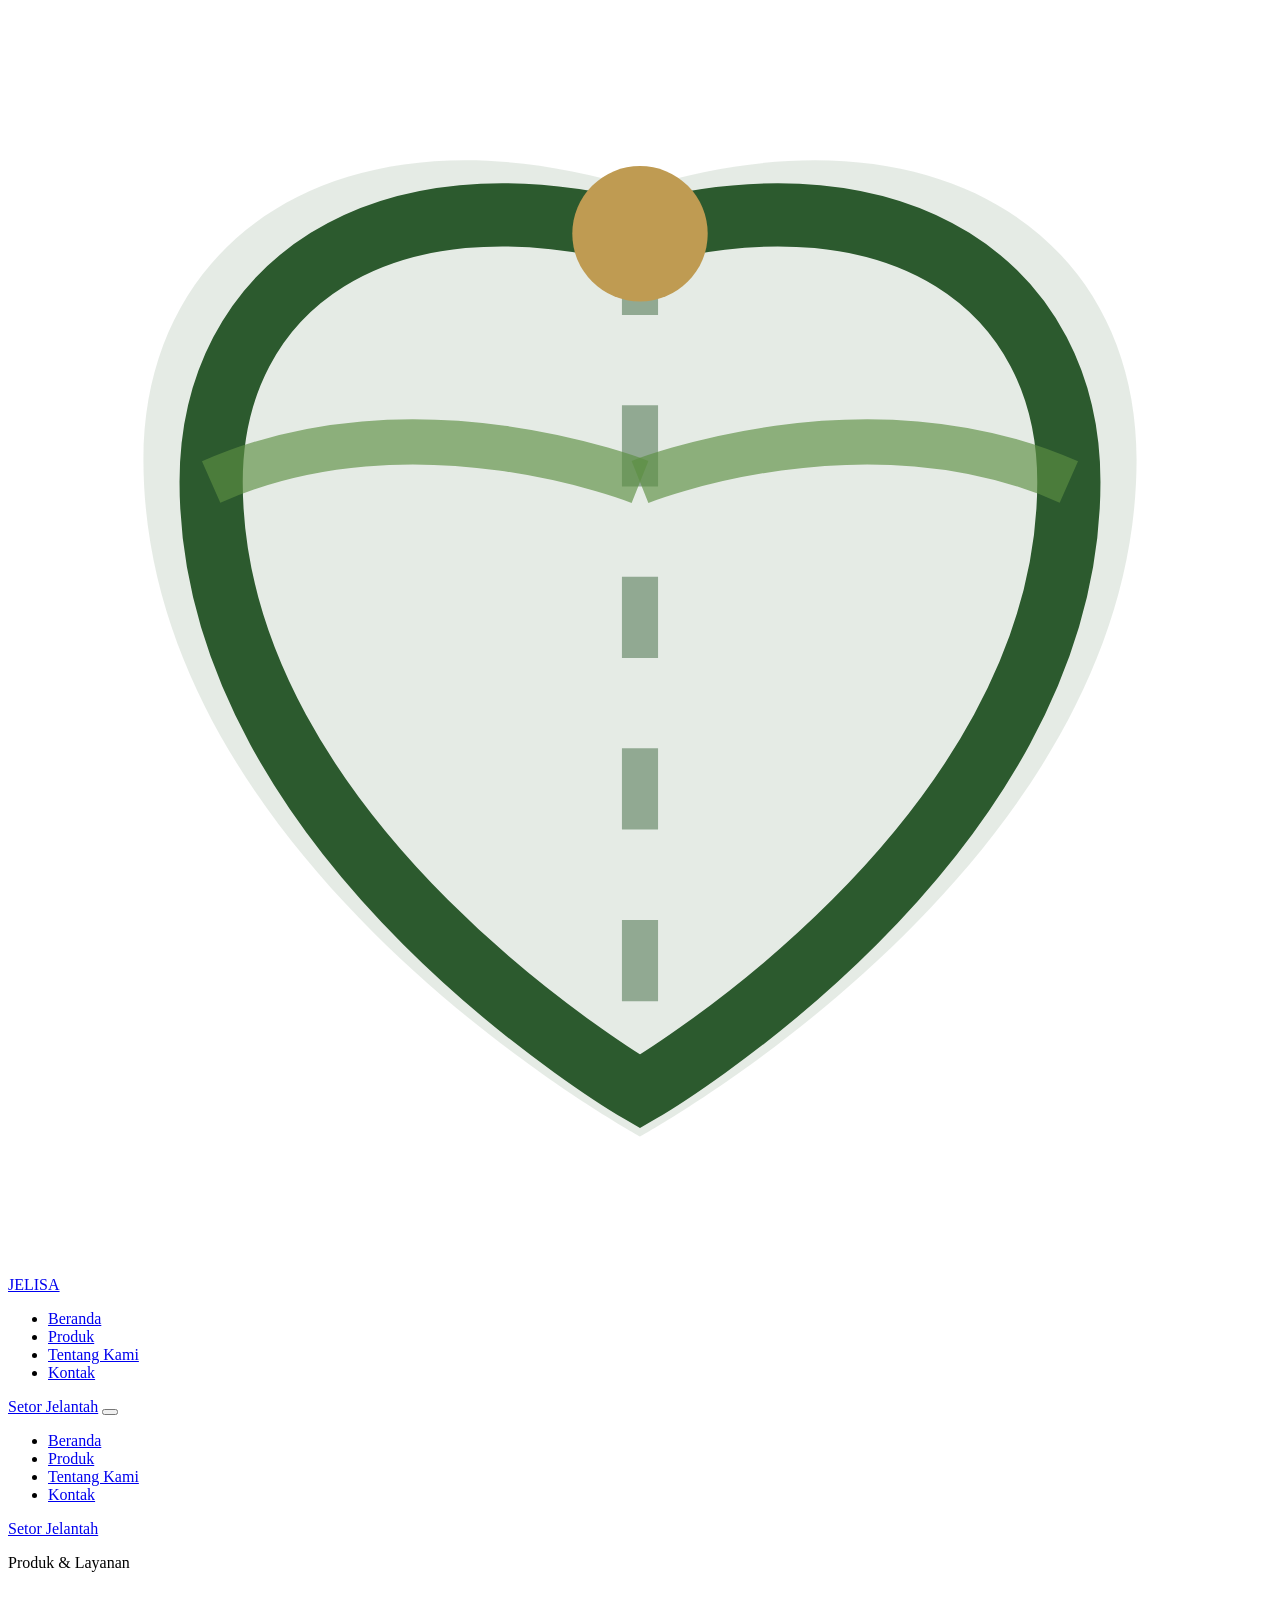
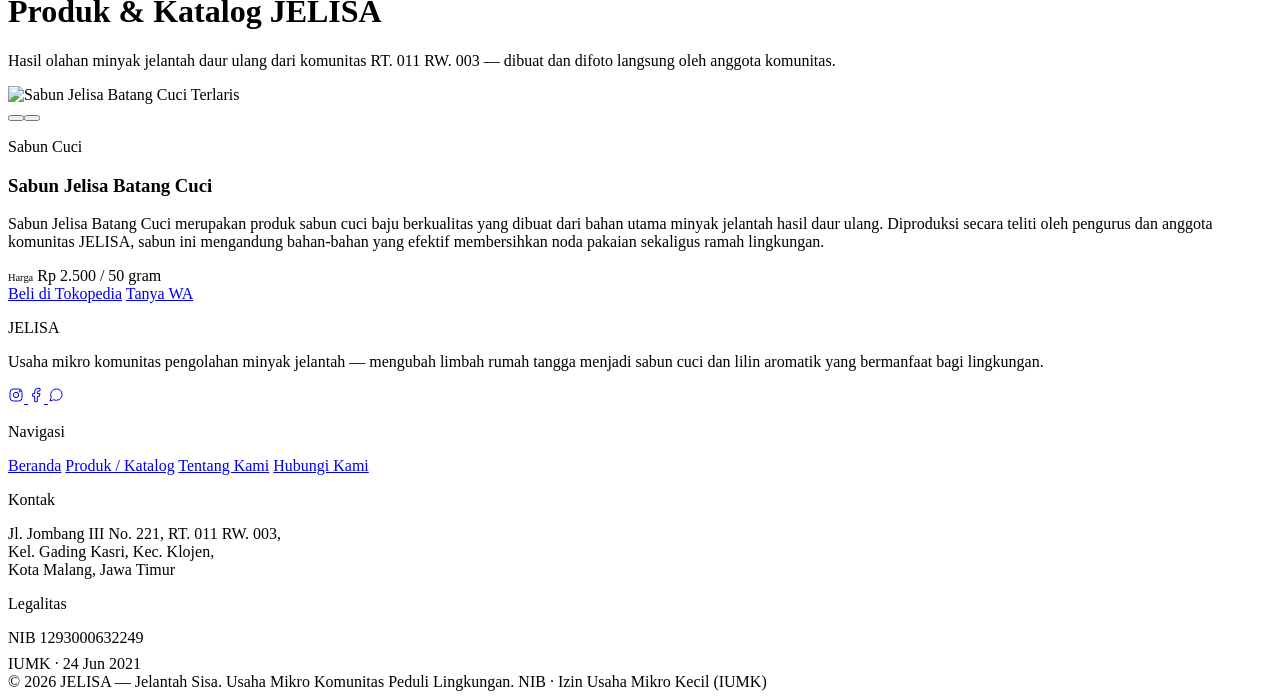
==== katalog.html @ 6d790f8e "Upload website pertama" ====
<!DOCTYPE html>
<html lang="id">
<head>
<meta charset="UTF-8">
<meta name="viewport" content="width=device-width, initial-scale=1.0">
<title>Produk & Katalog — JELISA</title>
<meta name="description" content="Katalog produk dan layanan JELISA: sabun cuci dari minyak jelantah daur ulang, dibuat oleh komunitas Kelurahan Gading Kasri, Kota Malang.">

<link rel="preconnect" href="https://fonts.googleapis.com">
<link rel="preconnect" href="https://fonts.gstatic.com" crossorigin>
<link href="https://fonts.googleapis.com/css2?family=Cormorant+Garamond:ital,wght@0,300;0,400;0,500;0,600;0,700;1,300;1,400;1,500;1,600&family=Plus+Jakarta+Sans:wght@300;400;500;600;700&display=swap" rel="stylesheet">

<link rel="stylesheet" href="css/jelisa-design-system.css">
<link rel="stylesheet" href="css/site-layout.css">
</head>
<body>
<nav class="jelisa-nav" id="mainNav" role="banner">
  <div class="container">
    <div class="jelisa-nav__inner">

      <a href="index.html" class="jelisa-nav__logo" aria-label="JELISA — Beranda">
        <svg class="jelisa-nav__logo-icon" viewBox="0 0 28 28" fill="none" xmlns="http://www.w3.org/2000/svg" aria-hidden="true">
          <path d="M14 25C14 25 3 19 3 10C3 5 7.5 2 14 4C20.5 2 25 5 25 10C25 19 14 25 14 25Z" fill="#2C5A2E" opacity="0.12"/>
          <path d="M14 24C14 24 4.5 18.5 4.5 10.5C4.5 6.2 8.2 3.5 14 5C19.8 3.5 23.5 6.2 23.5 10.5C23.5 18.5 14 24 14 24Z" fill="none" stroke="#2C5A2E" stroke-width="1.4"/>
          <line x1="14" y1="5" x2="14" y2="24" stroke="#2C5A2E" stroke-width="0.8" stroke-dasharray="1.8 2" opacity="0.45"/>
          <path d="M4.5 10.5 C9 8.5 14 10.5 14 10.5" stroke="#5C8F42" stroke-width="1" opacity="0.65"/>
          <path d="M23.5 10.5 C19 8.5 14 10.5 14 10.5" stroke="#5C8F42" stroke-width="1" opacity="0.65"/>
          <circle cx="14" cy="5" r="1.5" fill="#BF9B52"/>
        </svg>
        <span class="jelisa-nav__logo-name">JELISA</span>
      </a>

      <ul class="jelisa-nav__links" role="list">
        <li><a href="index.html" class="jelisa-nav__link">Beranda</a></li>
        <li><a href="katalog.html" class="jelisa-nav__link" aria-current="page">Produk</a></li>
        <li><a href="tentang.html" class="jelisa-nav__link">Tentang Kami</a></li>
        <li><a href="kontak.html" class="jelisa-nav__link">Kontak</a></li>
      </ul>

      <div class="jelisa-nav__actions">
        <a href="kontak.html" class="btn btn-primary btn-sm jelisa-nav__cta">Setor Jelantah</a>
        <button class="jelisa-nav__hamburger" id="navToggle" aria-expanded="false" aria-controls="mobileMenu" aria-label="Buka menu">
          <span class="jelisa-nav__hamburger-line"></span>
          <span class="jelisa-nav__hamburger-line"></span>
          <span class="jelisa-nav__hamburger-line"></span>
        </button>
      </div>
    </div>
  </div>
</nav>

<div class="jelisa-nav__mobile-menu" id="mobileMenu" role="navigation" aria-label="Menu mobile">
  <ul class="jelisa-nav__mobile-links" role="list">
    <li><a href="index.html">Beranda</a></li>
    <li><a href="katalog.html">Produk</a></li>
    <li><a href="tentang.html">Tentang Kami</a></li>
    <li><a href="kontak.html">Kontak</a></li>
  </ul>
  <div class="jelisa-nav__mobile-cta">
    <a href="kontak.html" class="btn btn-primary btn-block btn-pill">Setor Jelantah</a>
  </div>
</div>

<main class="site-main">

  <header class="page-header">
    <div class="container">
      <p class="page-header__eyebrow">Produk & Layanan</p>
      <h1 class="page-header__title">Produk &amp; Katalog JELISA</h1>
      <p class="page-header__desc">Hasil olahan minyak jelantah daur ulang dari komunitas RT. 011 RW. 003 — dibuat dan difoto langsung oleh anggota komunitas.</p>
    </div>
  </header>

  <section class="section">
    <div class="container">

      <!-- Filter kategori: hanya muncul otomatis lewat JS jika produk > 8 -->
      <div class="filter-bar" id="filterBar" hidden></div>

      <div class="cards-grid cards-grid--3" id="productGrid"></div>

      <p id="emptyState" class="section__desc" style="text-align:center;margin-inline:auto;display:none">
        Tidak ada produk pada kategori ini.
      </p>
    </div>
  </section>

  <script>
  // ============================================================
  // DATA PRODUK
  // Tambah produk baru = tambah satu objek di array ini.
  // Tidak perlu menulis HTML kartu secara manual.
  // ============================================================
  const PRODUCTS = [
    {
      id: "sabun-jelisa-batang-cuci",
      name: "Sabun Jelisa Batang Cuci",
      category: "sabun-cuci",
      categoryLabel: "Sabun Cuci",
      priceLabel: "Harga",
      price: "Rp 2.500 / 50 gram",
      desc: "Sabun Jelisa Batang Cuci merupakan produk sabun cuci baju berkualitas yang dibuat dari bahan utama minyak jelantah hasil daur ulang. Diproduksi secara teliti oleh pengurus dan anggota komunitas JELISA, sabun ini mengandung bahan-bahan yang efektif membersihkan noda pakaian sekaligus ramah lingkungan.",
      badge: "terlaris",
      images: ["images/produk/Foto_5.jpeg", "images/produk/Foto_4.jpeg"],
      buyLink: "https://tk.tokopedia.com/ZSCj5KEAo/",
      waNumber: "62881026130704", // dari 0881026130704
    },
  ];

  const BADGE_LABELS = { terlaris: "Terlaris", baru: "Baru" };
  const BADGE_CLASS  = { terlaris: "card-product__badge--bestseller", baru: "card-product__badge--new" };

  function buildCard(p) {
    const badge = p.badge
      ? `<span class="card-product__badge ${BADGE_CLASS[p.badge] || ""}">${BADGE_LABELS[p.badge] || p.badge}</span>`
      : "";

    const dots = p.images.length > 1
      ? `<div class="card-product__gallery-dots">` +
        p.images.map((_, i) => `<button class="gallery-dot${i === 0 ? " is-active" : ""}" data-idx="${i}" aria-label="Foto ${i + 1}"></button>`).join("") +
        `</div>`
      : "";

    const waBtn = p.waNumber
      ? `<a href="https://wa.me/${p.waNumber}?text=${encodeURIComponent("Halo, saya ingin menanyakan produk " + p.name)}" target="_blank" rel="noopener" class="btn btn-accent-outline btn-sm">Tanya WA</a>`
      : `<button class="btn btn-accent-outline btn-sm" disabled title="Nomor WhatsApp JELISA belum diisi pada data produk">Tanya WA</button>`;

    return `
      <div class="card-product" data-category="${p.category}">
        <div class="card-product__image-wrap">
          <img class="card-product__image" data-id="${p.id}" src="${p.images[0]}" alt="${p.name}" loading="lazy">
          ${badge}
          ${dots}
        </div>
        <div class="card-product__body">
          <p class="card-product__category">${p.categoryLabel}</p>
          <h3 class="card-product__name">${p.name}</h3>
          <p class="card-product__desc">${p.desc}</p>
          <div class="card-product__divider"></div>
          <div class="card-product__footer card-product__footer--stack">
            <div class="card-product__price">
              <span class="card-product__rating-count" style="font-size:.65rem">${p.priceLabel}</span>
              <span class="card-product__price-current">${p.price}</span>
            </div>
            <div class="card-product__actions">
              <a href="${p.buyLink}" target="_blank" rel="noopener" class="btn btn-primary btn-sm">Beli di Tokopedia</a>
              ${waBtn}
            </div>
          </div>
        </div>
      </div>`;
  }

  function render(filterCategory) {
    const grid = document.getElementById("productGrid");
    const list = filterCategory && filterCategory !== "semua"
      ? PRODUCTS.filter(p => p.category === filterCategory)
      : PRODUCTS;
    grid.innerHTML = list.map(buildCard).join("");
    document.getElementById("emptyState").style.display = list.length ? "none" : "block";

    // Gallery dot listeners (re-bind setiap render karena innerHTML diganti)
    grid.querySelectorAll(".card-product").forEach(card => {
      const product = PRODUCTS.find(p => p.id === card.querySelector("img").dataset.id);
      card.querySelectorAll(".gallery-dot").forEach(dot => {
        dot.addEventListener("click", () => {
          const idx = Number(dot.dataset.idx);
          card.querySelector("img").src = product.images[idx];
          card.querySelectorAll(".gallery-dot").forEach((d, i) => d.classList.toggle("is-active", i === idx));
        });
      });
    });
  }

  // Filter kategori hanya muncul jika produk > 8 (sesuai ketentuan)
  const categories = [...new Map(PRODUCTS.map(p => [p.category, p.categoryLabel])).entries()];
  if (PRODUCTS.length > 8 && categories.length > 1) {
    const bar = document.getElementById("filterBar");
    bar.hidden = false;
    const pills = [["semua", "Semua"], ...categories];
    bar.innerHTML = pills.map(([val, label], i) =>
      `<button class="filter-pill${i === 0 ? " is-active" : ""}" data-cat="${val}">${label}</button>`
    ).join("");
    bar.querySelectorAll(".filter-pill").forEach(pill => {
      pill.addEventListener("click", () => {
        bar.querySelectorAll(".filter-pill").forEach(p => p.classList.remove("is-active"));
        pill.classList.add("is-active");
        render(pill.dataset.cat);
      });
    });
  }

  render();
  </script>

</main>

<footer class="site-footer" role="contentinfo">
  <div class="container">
    <div class="site-footer__grid">

      <div class="site-footer__brand">
        <p class="site-footer__logo">JELISA</p>
        <p>Usaha mikro komunitas pengolahan minyak jelantah — mengubah limbah rumah tangga menjadi sabun cuci dan lilin aromatik yang bermanfaat bagi lingkungan.</p>
        <!-- Placeholder akun media sosial: ganti href="#" dengan tautan resmi JELISA -->
        <div class="site-footer__social">
          <a href="#" aria-label="Instagram JELISA">
            <svg width="16" height="16" viewBox="0 0 24 24" fill="none" stroke="currentColor" stroke-width="1.5"><rect x="3" y="3" width="18" height="18" rx="5"/><circle cx="12" cy="12" r="4"/><circle cx="17.5" cy="6.5" r="1"/></svg>
          </a>
          <a href="#" aria-label="Facebook JELISA">
            <svg width="16" height="16" viewBox="0 0 24 24" fill="none" stroke="currentColor" stroke-width="1.5"><path d="M18 2h-3a5 5 0 0 0-5 5v3H7v4h3v8h4v-8h3l1-4h-4V7a1 1 0 0 1 1-1h3z"/></svg>
          </a>
          <a href="#" aria-label="WhatsApp JELISA">
            <svg width="16" height="16" viewBox="0 0 24 24" fill="none" stroke="currentColor" stroke-width="1.5"><path d="M21 11.5a8.38 8.38 0 0 1-.9 3.8 8.5 8.5 0 0 1-7.6 4.7 8.38 8.38 0 0 1-3.8-.9L3 21l1.9-5.7a8.38 8.38 0 0 1-.9-3.8 8.5 8.5 0 0 1 4.7-7.6 8.38 8.38 0 0 1 3.8-.9h.5a8.48 8.48 0 0 1 8 8v.5z"/></svg>
          </a>
        </div>
      </div>

      <div>
        <p class="site-footer__heading">Navigasi</p>
        <nav class="site-footer__links">
          <a href="index.html">Beranda</a>
          <a href="katalog.html">Produk / Katalog</a>
          <a href="tentang.html">Tentang Kami</a>
          <a href="kontak.html">Hubungi Kami</a>
        </nav>
      </div>

      <div>
        <p class="site-footer__heading">Kontak</p>
        <p class="site-footer__address">
          Jl. Jombang III No. 221, RT. 011 RW. 003,<br>
          Kel. Gading Kasri, Kec. Klojen,<br>
          Kota Malang, Jawa Timur
        </p>
      </div>

      <div>
        <p class="site-footer__heading">Legalitas</p>
        <div style="display:flex;flex-direction:column;gap:8px">
          <span class="badge badge-primary">NIB 1293000632249</span>
          <span class="badge badge-secondary">IUMK · 24 Jun 2021</span>
        </div>
      </div>

    </div>

    <div class="site-footer__bottom">
      <span>© 2026 JELISA — Jelantah Sisa. Usaha Mikro Komunitas Peduli Lingkungan.</span>
      <span>NIB · Izin Usaha Mikro Kecil (IUMK)</span>
    </div>
  </div>
</footer>

<script src="js/site-nav.js"></script>
<script src="js/site-whatsapp.js"></script>
</body>
</html>
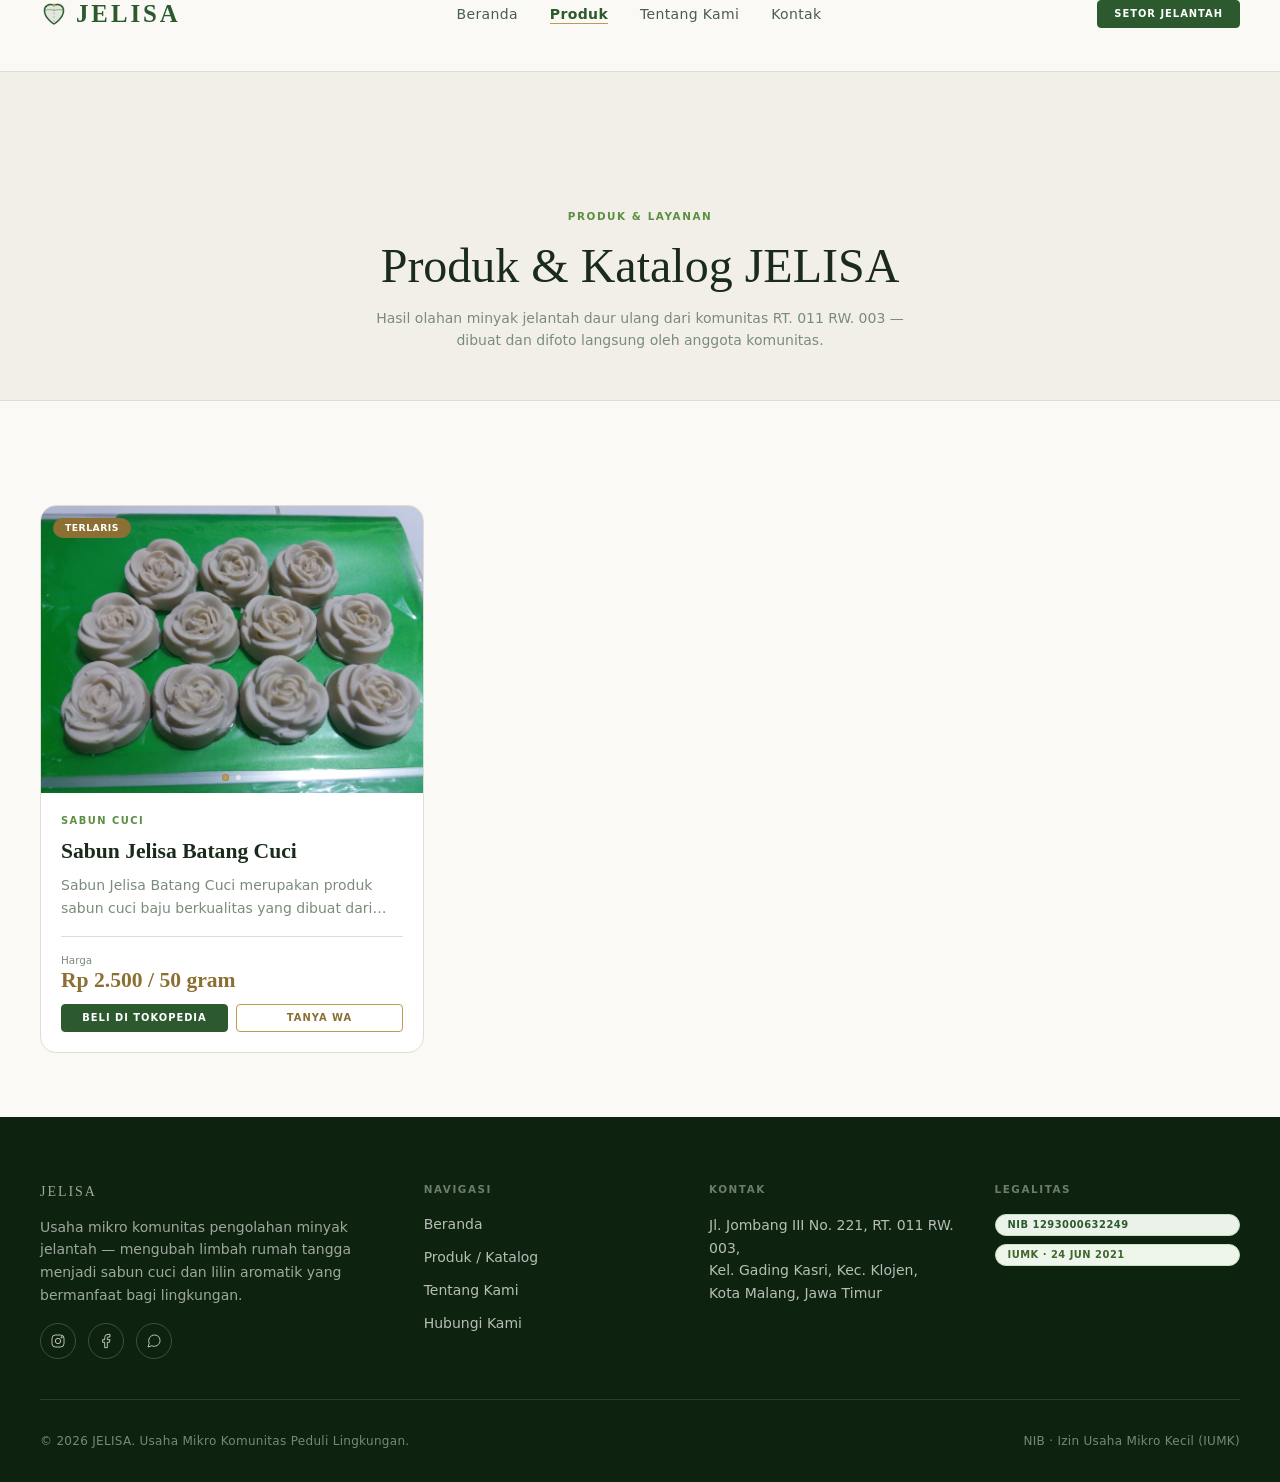
==== commit 7d7edde2: "ubah" ====
--- a/katalog.html
+++ b/katalog.html
@@ -246,7 +246,7 @@
     </div>
 
     <div class="site-footer__bottom">
-      <span>© 2026 JELISA — Jelantah Sisa. Usaha Mikro Komunitas Peduli Lingkungan.</span>
+      <span>© 2026 JELISA. Usaha Mikro Komunitas Peduli Lingkungan.</span>
       <span>NIB · Izin Usaha Mikro Kecil (IUMK)</span>
     </div>
   </div>
--- a/css/jelisa-design-system.css
+++ b/css/jelisa-design-system.css
@@ -0,0 +1,899 @@
+/* ============================================================
+   JELISA DESIGN SYSTEM v1.0
+   Style: Botanical Luxury
+   Fonts: Cormorant Garamond + Plus Jakarta Sans
+   Colors: Forest Green · Sage · Antique Gold
+   ============================================================
+
+   TABLE OF CONTENTS
+   -----------------
+   1.  Google Fonts Import
+   2.  CSS Custom Properties (Design Tokens)
+       2.1  Brand Colors (Primary, Secondary, Accent)
+       2.2  Neutral Colors
+       2.3  Semantic Colors
+       2.4  Typography
+       2.5  Spacing Scale
+       2.6  Border Radius
+       2.7  Box Shadows
+       2.8  Transitions
+       2.9  Layout
+   3.  CSS Reset
+   4.  Base Styles
+   5.  Layout — Container
+   6.  Component: Navigation (.jelisa-nav)
+   7.  Component: Buttons (.btn)
+   8.  Component: Badges (.badge)
+   9.  Component: Product Card (.card-product)
+   10. Signature Element: Botanical Divider (.botanical-divider)
+   11. Utility Classes
+   ============================================================ */
+
+
+/* ============================================================
+   1. GOOGLE FONTS IMPORT
+   ============================================================ */
+@import url('https://fonts.googleapis.com/css2?family=Cormorant+Garamond:ital,wght@0,300;0,400;0,500;0,600;0,700;1,300;1,400;1,500;1,600&family=Plus+Jakarta+Sans:wght@300;400;500;600;700&display=swap');
+
+
+/* ============================================================
+   2. CSS CUSTOM PROPERTIES (DESIGN TOKENS)
+   ============================================================ */
+:root {
+
+  /* --------------------------------------------------
+     2.1 BRAND COLORS
+     -------------------------------------------------- */
+
+  /* Primary — Forest Green (#2C5A2E) */
+  --jelisa-primary-50:  #EAF2EA;
+  --jelisa-primary-100: #C5DEC6;
+  --jelisa-primary-200: #9DC89E;
+  --jelisa-primary-300: #72AE74;
+  --jelisa-primary-400: #4D9450;
+  --jelisa-primary:     #2C5A2E;   /* ← BRAND PRIMARY */
+  --jelisa-primary-600: #245126;
+  --jelisa-primary-700: #1C431E;
+  --jelisa-primary-800: #143415;
+  --jelisa-primary-900: #0D2310;
+
+  /* Secondary — Sage Green (#5C8F42) */
+  --jelisa-secondary-50:  #EEF5EA;
+  --jelisa-secondary-100: #CDE0C2;
+  --jelisa-secondary-200: #ABCA97;
+  --jelisa-secondary-300: #87B36A;
+  --jelisa-secondary-400: #6DA050;
+  --jelisa-secondary:     #5C8F42;  /* ← BRAND SECONDARY */
+  --jelisa-secondary-600: #4E7B38;
+  --jelisa-secondary-700: #40672E;
+  --jelisa-secondary-800: #315123;
+  --jelisa-secondary-900: #233C18;
+
+  /* Accent — Antique Gold (#BF9B52) */
+  --jelisa-accent-50:  #FAF4E6;
+  --jelisa-accent-100: #F0DEB5;
+  --jelisa-accent-200: #E5C880;
+  --jelisa-accent-300: #D6B05A;
+  --jelisa-accent-400: #CA9E44;
+  --jelisa-accent:     #BF9B52;    /* ← BRAND ACCENT */
+  --jelisa-accent-600: #A68540;
+  --jelisa-accent-700: #8C6F32;
+  --jelisa-accent-800: #725923;
+  --jelisa-accent-900: #574315;
+
+  /* --------------------------------------------------
+     2.2 NEUTRAL COLORS
+     -------------------------------------------------- */
+  --jelisa-neutral-50:  #FAFAF8;
+  --jelisa-neutral-100: #F5F3EF;
+  --jelisa-neutral-200: #EAE6DE;
+  --jelisa-neutral-300: #D4CEC3;
+  --jelisa-neutral-400: #B0A998;
+  --jelisa-neutral-500: #8C846F;
+  --jelisa-neutral-600: #625E50;
+  --jelisa-neutral-700: #3D3B31;
+  --jelisa-neutral-800: #262520;
+  --jelisa-neutral-900: #14130F;
+
+  /* --------------------------------------------------
+     2.3 SEMANTIC COLORS
+     -------------------------------------------------- */
+  --color-bg:             #FAF9F6;  /* Page background (warm cream) */
+  --color-bg-alt:         #F2EFE9;  /* Alternate section background */
+  --color-surface:        #FFFFFF;  /* Card / component surface */
+  --color-surface-alt:    #F5F3EF;  /* Subtle surface variant */
+  --color-border:         #E0DDD5;  /* Default border */
+  --color-border-strong:  #C8C4BA;  /* Stronger border */
+  --color-text-primary:   #1A2B1B;  /* Main text (near-black green) */
+  --color-text-secondary: #4B5E4C;  /* Secondary text */
+  --color-text-muted:     #7A8C7B;  /* Muted / placeholder text */
+  --color-text-inverse:   #FFFFFF;  /* Text on dark backgrounds */
+  --color-error:          #B91C1C;
+  --color-success:        #166534;
+
+  /* --------------------------------------------------
+     2.4 TYPOGRAPHY
+     -------------------------------------------------- */
+  --font-heading: 'Cormorant Garamond', 'Georgia', serif;
+  --font-body:    'Plus Jakarta Sans', system-ui, -apple-system, sans-serif;
+  --font-mono:    'JetBrains Mono', 'Courier New', monospace;
+
+  /* Type Scale */
+  --text-xs:   0.75rem;    /*  12px */
+  --text-sm:   0.875rem;   /*  14px */
+  --text-base: 1rem;       /*  16px */
+  --text-lg:   1.125rem;   /*  18px */
+  --text-xl:   1.25rem;    /*  20px */
+  --text-2xl:  1.5rem;     /*  24px */
+  --text-3xl:  1.875rem;   /*  30px */
+  --text-4xl:  2.25rem;    /*  36px */
+  --text-5xl:  3rem;       /*  48px */
+  --text-6xl:  3.75rem;    /*  60px */
+  --text-7xl:  4.5rem;     /*  72px */
+
+  /* Font Weights */
+  --font-light:    300;
+  --font-regular:  400;
+  --font-medium:   500;
+  --font-semibold: 600;
+  --font-bold:     700;
+
+  /* Line Heights */
+  --leading-tight:   1.2;
+  --leading-snug:    1.375;
+  --leading-normal:  1.5;
+  --leading-relaxed: 1.625;
+  --leading-loose:   2;
+
+  /* Letter Spacing */
+  --tracking-tight:   -0.025em;
+  --tracking-normal:   0em;
+  --tracking-wide:     0.025em;
+  --tracking-wider:    0.05em;
+  --tracking-widest:   0.15em;
+
+  /* --------------------------------------------------
+     2.5 SPACING SCALE  (base unit: 4px)
+     -------------------------------------------------- */
+  --space-0:  0;
+  --space-1:  0.25rem;   /*  4px */
+  --space-2:  0.5rem;    /*  8px */
+  --space-3:  0.75rem;   /* 12px */
+  --space-4:  1rem;      /* 16px */
+  --space-5:  1.25rem;   /* 20px */
+  --space-6:  1.5rem;    /* 24px */
+  --space-8:  2rem;      /* 32px */
+  --space-10: 2.5rem;    /* 40px */
+  --space-12: 3rem;      /* 48px */
+  --space-16: 4rem;      /* 64px */
+  --space-20: 5rem;      /* 80px */
+  --space-24: 6rem;      /* 96px */
+  --space-32: 8rem;      /* 128px */
+
+  /* --------------------------------------------------
+     2.6 BORDER RADIUS
+     -------------------------------------------------- */
+  --radius-none: 0;
+  --radius-sm:   0.125rem;  /*  2px */
+  --radius-base: 0.25rem;   /*  4px */
+  --radius-md:   0.375rem;  /*  6px */
+  --radius-lg:   0.5rem;    /*  8px */
+  --radius-xl:   0.75rem;   /* 12px */
+  --radius-2xl:  1rem;      /* 16px */
+  --radius-3xl:  1.5rem;    /* 24px */
+  --radius-full: 9999px;
+
+  /* --------------------------------------------------
+     2.7 BOX SHADOWS
+     -------------------------------------------------- */
+  --shadow-xs:     0 1px 2px rgba(26, 43, 27, 0.05);
+  --shadow-sm:     0 2px 6px rgba(26, 43, 27, 0.08), 0 1px 2px rgba(26, 43, 27, 0.04);
+  --shadow-base:   0 4px 12px rgba(26, 43, 27, 0.10), 0 2px 4px rgba(26, 43, 27, 0.06);
+  --shadow-md:     0 8px 24px rgba(26, 43, 27, 0.12), 0 4px 8px rgba(26, 43, 27, 0.06);
+  --shadow-lg:     0 16px 40px rgba(26, 43, 27, 0.14), 0 8px 16px rgba(26, 43, 27, 0.08);
+  --shadow-xl:     0 24px 64px rgba(26, 43, 27, 0.16), 0 12px 24px rgba(26, 43, 27, 0.08);
+  --shadow-accent: 0 4px 20px rgba(191, 155, 82, 0.30);
+  --shadow-inset:  inset 0 2px 4px rgba(26, 43, 27, 0.06);
+
+  /* --------------------------------------------------
+     2.8 TRANSITIONS
+     -------------------------------------------------- */
+  --ease:          cubic-bezier(0.4, 0, 0.2, 1);
+  --ease-out:      cubic-bezier(0.0, 0, 0.2, 1);
+  --ease-spring:   cubic-bezier(0.34, 1.56, 0.64, 1);
+  --transition-fast:   120ms cubic-bezier(0.4, 0, 0.2, 1);
+  --transition-base:   220ms cubic-bezier(0.4, 0, 0.2, 1);
+  --transition-slow:   380ms cubic-bezier(0.4, 0, 0.2, 1);
+  --transition-spring: 420ms cubic-bezier(0.34, 1.56, 0.64, 1);
+
+  /* --------------------------------------------------
+     2.9 LAYOUT
+     -------------------------------------------------- */
+  --container-max:         1280px;
+  --container-content:     720px;
+  --nav-height:            72px;
+  --nav-height-mobile:     60px;
+  --section-y:             5rem;    /* vertical section padding desktop */
+  --section-y-mobile:      3rem;    /* vertical section padding mobile */
+}
+
+
+/* ============================================================
+   3. CSS RESET
+   ============================================================ */
+*, *::before, *::after {
+  box-sizing: border-box;
+  margin: 0;
+  padding: 0;
+}
+
+html {
+  font-size: 16px;
+  scroll-behavior: smooth;
+  -webkit-text-size-adjust: 100%;
+}
+
+body {
+  font-family: var(--font-body);
+  font-size: var(--text-base);
+  font-weight: var(--font-regular);
+  color: var(--color-text-primary);
+  background-color: var(--color-bg);
+  line-height: var(--leading-normal);
+  -webkit-font-smoothing: antialiased;
+  -moz-osx-font-smoothing: grayscale;
+}
+
+img, video, svg { display: block; max-width: 100%; }
+a               { color: inherit; text-decoration: none; }
+button          { cursor: pointer; font-family: inherit; border: none; background: none; padding: 0; }
+ul, ol          { list-style: none; }
+input, textarea, select { font-family: inherit; font-size: inherit; }
+
+@media (prefers-reduced-motion: reduce) {
+  *, *::before, *::after {
+    transition-duration: 0.01ms !important;
+    animation-duration: 0.01ms !important;
+  }
+  html { scroll-behavior: auto; }
+}
+
+
+/* ============================================================
+   4. BASE STYLES
+   ============================================================ */
+h1, h2, h3, h4, h5, h6 {
+  font-family: var(--font-heading);
+  font-weight: var(--font-regular);
+  line-height: var(--leading-tight);
+  color: var(--color-text-primary);
+}
+
+p { line-height: var(--leading-relaxed); }
+strong { font-weight: var(--font-semibold); }
+em     { font-style: italic; }
+
+:focus-visible {
+  outline: 2px solid var(--jelisa-accent);
+  outline-offset: 2px;
+  border-radius: var(--radius-sm);
+}
+
+
+/* ============================================================
+   5. LAYOUT — CONTAINER
+   ============================================================ */
+.container {
+  width: 100%;
+  max-width: var(--container-max);
+  margin-inline: auto;
+  padding-inline: var(--space-5);
+}
+
+@media (min-width: 640px)  { .container { padding-inline: var(--space-6); } }
+@media (min-width: 1024px) { .container { padding-inline: var(--space-10); } }
+
+
+/* ============================================================
+   6. COMPONENT: NAVIGATION
+   ============================================================ */
+.jelisa-nav {
+  position: fixed;
+  inset-block-start: 0;
+  inset-inline: 0;
+  height: var(--nav-height-mobile);
+  background: rgba(250, 249, 246, 0.95);
+  backdrop-filter: blur(16px);
+  -webkit-backdrop-filter: blur(16px);
+  border-bottom: 1px solid var(--color-border);
+  z-index: 200;
+  transition: box-shadow var(--transition-base);
+}
+
+.jelisa-nav.is-scrolled { box-shadow: var(--shadow-sm); }
+
+@media (min-width: 768px) { .jelisa-nav { height: var(--nav-height); } }
+
+.jelisa-nav__inner {
+  display: flex;
+  align-items: center;
+  justify-content: space-between;
+  height: 100%;
+  gap: var(--space-6);
+}
+
+/* Logo */
+.jelisa-nav__logo {
+  display: flex;
+  align-items: center;
+  gap: var(--space-2);
+  flex-shrink: 0;
+}
+
+.jelisa-nav__logo-icon { width: 28px; height: 28px; }
+
+.jelisa-nav__logo-name {
+  font-family: var(--font-heading);
+  font-size: 1.55rem;
+  font-weight: var(--font-semibold);
+  letter-spacing: 0.12em;
+  color: var(--jelisa-primary);
+  line-height: 1;
+  user-select: none;
+}
+
+/* Desktop links */
+.jelisa-nav__links {
+  display: none;
+  align-items: center;
+  gap: var(--space-8);
+  flex: 1;
+  justify-content: center;
+}
+
+@media (min-width: 768px) { .jelisa-nav__links { display: flex; } }
+
+.jelisa-nav__link {
+  font-size: var(--text-sm);
+  font-weight: var(--font-medium);
+  color: var(--color-text-secondary);
+  letter-spacing: var(--tracking-wide);
+  position: relative;
+  padding-block-end: 2px;
+  transition: color var(--transition-base);
+}
+
+.jelisa-nav__link::after {
+  content: '';
+  position: absolute;
+  inset-block-end: 0;
+  inset-inline: 0;
+  height: 1px;
+  background: var(--jelisa-accent);
+  transform: scaleX(0);
+  transform-origin: left;
+  transition: transform var(--transition-base);
+}
+
+.jelisa-nav__link:hover { color: var(--jelisa-primary); }
+
+.jelisa-nav__link:hover::after,
+.jelisa-nav__link[aria-current="page"]::after { transform: scaleX(1); }
+
+.jelisa-nav__link[aria-current="page"] {
+  color: var(--jelisa-primary);
+  font-weight: var(--font-semibold);
+}
+
+/* Actions area */
+.jelisa-nav__actions {
+  display: flex;
+  align-items: center;
+  gap: var(--space-2);
+  flex-shrink: 0;
+}
+
+.jelisa-nav__cta { display: none; }
+
+@media (min-width: 768px) { .jelisa-nav__cta { display: inline-flex; } }
+
+/* Icon button */
+.jelisa-nav__icon-btn {
+  display: flex;
+  align-items: center;
+  justify-content: center;
+  width: 38px;
+  height: 38px;
+  border-radius: var(--radius-full);
+  color: var(--color-text-secondary);
+  transition: all var(--transition-base);
+}
+
+.jelisa-nav__icon-btn:hover {
+  color: var(--jelisa-primary);
+  background: var(--jelisa-primary-50);
+}
+
+/* Hamburger toggle */
+.jelisa-nav__hamburger {
+  display: flex;
+  flex-direction: column;
+  justify-content: center;
+  gap: 5px;
+  width: 38px;
+  height: 38px;
+  padding: var(--space-2);
+  border-radius: var(--radius-md);
+  transition: background var(--transition-fast);
+}
+
+.jelisa-nav__hamburger:hover { background: var(--jelisa-primary-50); }
+
+@media (min-width: 768px) { .jelisa-nav__hamburger { display: none; } }
+
+.jelisa-nav__hamburger-line {
+  display: block;
+  height: 1.5px;
+  background: var(--jelisa-primary);
+  border-radius: 2px;
+  transition: all var(--transition-base);
+}
+
+.jelisa-nav__hamburger[aria-expanded="true"] .jelisa-nav__hamburger-line:nth-child(1) {
+  transform: translateY(6.5px) rotate(45deg);
+}
+.jelisa-nav__hamburger[aria-expanded="true"] .jelisa-nav__hamburger-line:nth-child(2) {
+  opacity: 0;
+  transform: scaleX(0);
+}
+.jelisa-nav__hamburger[aria-expanded="true"] .jelisa-nav__hamburger-line:nth-child(3) {
+  transform: translateY(-6.5px) rotate(-45deg);
+}
+
+/* Mobile drawer */
+.jelisa-nav__mobile-menu {
+  position: fixed;
+  inset-block-start: var(--nav-height-mobile);
+  inset-inline: 0;
+  background: var(--color-surface);
+  border-bottom: 1px solid var(--color-border);
+  padding: var(--space-3) var(--space-5) var(--space-6);
+  box-shadow: var(--shadow-md);
+  z-index: 199;
+  transform: translateY(-8px);
+  opacity: 0;
+  visibility: hidden;
+  pointer-events: none;
+  transition: transform var(--transition-base),
+              opacity var(--transition-base),
+              visibility 0s linear var(--transition-base);
+}
+
+.jelisa-nav__mobile-menu.is-open {
+  transform: translateY(0);
+  opacity: 1;
+  visibility: visible;
+  pointer-events: all;
+  transition: transform var(--transition-base), opacity var(--transition-base), visibility 0s;
+}
+
+@media (min-width: 768px) { .jelisa-nav__mobile-menu { display: none; } }
+
+.jelisa-nav__mobile-links { display: flex; flex-direction: column; }
+
+.jelisa-nav__mobile-links a {
+  display: block;
+  padding-block: var(--space-4);
+  font-size: var(--text-base);
+  font-weight: var(--font-medium);
+  color: var(--color-text-secondary);
+  border-bottom: 1px solid var(--color-border);
+  transition: color var(--transition-fast), padding-left var(--transition-fast);
+}
+
+.jelisa-nav__mobile-links li:last-child a { border-bottom: none; }
+
+.jelisa-nav__mobile-links a:hover {
+  color: var(--jelisa-primary);
+  padding-left: var(--space-2);
+}
+
+.jelisa-nav__mobile-cta { margin-block-start: var(--space-5); }
+
+
+/* ============================================================
+   7. COMPONENT: BUTTONS
+   ============================================================ */
+.btn {
+  display: inline-flex;
+  align-items: center;
+  justify-content: center;
+  gap: var(--space-2);
+  font-family: var(--font-body);
+  font-size: 0.72rem;
+  font-weight: var(--font-semibold);
+  letter-spacing: var(--tracking-widest);
+  text-transform: uppercase;
+  white-space: nowrap;
+  cursor: pointer;
+  text-decoration: none;
+  border: 1.5px solid transparent;
+  border-radius: var(--radius-base);
+  padding: var(--space-3) var(--space-6);
+  line-height: 1;
+  transition:
+    background-color var(--transition-base),
+    color            var(--transition-base),
+    border-color     var(--transition-base),
+    box-shadow       var(--transition-base),
+    transform        var(--transition-base);
+}
+
+.btn:focus-visible {
+  outline: 2px solid var(--jelisa-accent);
+  outline-offset: 2px;
+}
+
+.btn:active { transform: translateY(0) !important; box-shadow: none !important; }
+
+/* — Primary */
+.btn-primary {
+  background: var(--jelisa-primary);
+  color: var(--color-text-inverse);
+  border-color: var(--jelisa-primary);
+}
+.btn-primary:hover {
+  background: var(--jelisa-primary-700);
+  border-color: var(--jelisa-primary-700);
+  box-shadow: var(--shadow-base);
+  transform: translateY(-1px);
+}
+
+/* — Secondary */
+.btn-secondary {
+  background: transparent;
+  color: var(--jelisa-primary);
+  border-color: var(--jelisa-primary);
+}
+.btn-secondary:hover {
+  background: var(--jelisa-primary-50);
+  transform: translateY(-1px);
+}
+
+/* — Accent (Gold) */
+.btn-accent {
+  background: var(--jelisa-accent);
+  color: var(--color-text-inverse);
+  border-color: var(--jelisa-accent);
+}
+.btn-accent:hover {
+  background: var(--jelisa-accent-600);
+  border-color: var(--jelisa-accent-600);
+  box-shadow: var(--shadow-accent);
+  transform: translateY(-1px);
+}
+
+/* — Accent Outline */
+.btn-accent-outline {
+  background: transparent;
+  color: var(--jelisa-accent-700);
+  border-color: var(--jelisa-accent);
+}
+.btn-accent-outline:hover {
+  background: var(--jelisa-accent-50);
+  transform: translateY(-1px);
+}
+
+/* — Ghost */
+.btn-ghost {
+  background: transparent;
+  color: var(--color-text-secondary);
+  border-color: var(--color-border-strong);
+}
+.btn-ghost:hover {
+  color: var(--jelisa-primary);
+  border-color: var(--jelisa-primary-200);
+  background: var(--jelisa-primary-50);
+}
+
+/* — White Outline (use on dark backgrounds) */
+.btn-white-outline {
+  background: transparent;
+  color: var(--color-text-inverse);
+  border-color: rgba(255, 255, 255, 0.45);
+}
+.btn-white-outline:hover {
+  background: rgba(255, 255, 255, 0.12);
+  border-color: rgba(255, 255, 255, 0.65);
+}
+
+/* Sizes */
+.btn-sm { font-size: 0.62rem; padding: var(--space-2) var(--space-4); letter-spacing: 0.1em; }
+.btn-lg { font-size: 0.78rem; padding: var(--space-4) var(--space-10); }
+
+/* Modifiers */
+.btn-pill  { border-radius: var(--radius-full); }
+.btn-block { width: 100%; }
+.btn-icon  { padding: var(--space-2); border-radius: var(--radius-full); }
+
+
+/* ============================================================
+   8. COMPONENT: BADGES
+   ============================================================ */
+.badge {
+  display: inline-flex;
+  align-items: center;
+  gap: var(--space-1);
+  font-family: var(--font-body);
+  font-size: 0.62rem;
+  font-weight: var(--font-semibold);
+  letter-spacing: var(--tracking-wider);
+  text-transform: uppercase;
+  padding: 3px var(--space-3);
+  border-radius: var(--radius-full);
+  border: 1px solid transparent;
+  line-height: 1.4;
+}
+
+.badge-primary   { background: var(--jelisa-primary-50);   color: var(--jelisa-primary);       border-color: var(--jelisa-primary-100); }
+.badge-secondary { background: var(--jelisa-secondary-50); color: var(--jelisa-secondary-700);  border-color: var(--jelisa-secondary-100); }
+.badge-accent    { background: var(--jelisa-accent-50);    color: var(--jelisa-accent-700);     border-color: var(--jelisa-accent-100); }
+.badge-sale      { background: #FFF0F0; color: var(--color-error); border-color: #FECACA; }
+
+
+/* ============================================================
+   9. COMPONENT: PRODUCT CARD
+   ============================================================ */
+.card-product {
+  background: var(--color-surface);
+  border: 1px solid var(--color-border);
+  border-radius: var(--radius-2xl);
+  overflow: hidden;
+  position: relative;
+  transition: all var(--transition-slow);
+}
+
+.card-product:hover {
+  box-shadow: var(--shadow-md);
+  transform: translateY(-4px);
+  border-color: transparent;
+}
+
+/* Image area */
+.card-product__image-wrap {
+  position: relative;
+  aspect-ratio: 4 / 3;
+  overflow: hidden;
+  background: var(--jelisa-primary-50);
+}
+
+.card-product__image {
+  width: 100%;
+  height: 100%;
+  object-fit: cover;
+  transition: transform var(--transition-slow);
+}
+
+.card-product:hover .card-product__image { transform: scale(1.05); }
+
+/* Overlay badge */
+.card-product__badge {
+  position: absolute;
+  top: var(--space-3);
+  left: var(--space-3);
+  background: var(--jelisa-accent);
+  color: #fff;
+  font-size: 0.58rem;
+  font-weight: var(--font-semibold);
+  letter-spacing: var(--tracking-wider);
+  text-transform: uppercase;
+  padding: 3px var(--space-3);
+  border-radius: var(--radius-full);
+  z-index: 1;
+}
+
+.card-product__badge--new        { background: var(--jelisa-secondary); }
+.card-product__badge--sale        { background: var(--color-error); }
+.card-product__badge--bestseller  { background: var(--jelisa-accent-700); }
+
+/* Wishlist button */
+.card-product__wishlist {
+  position: absolute;
+  top: var(--space-3);
+  right: var(--space-3);
+  width: 36px;
+  height: 36px;
+  display: flex;
+  align-items: center;
+  justify-content: center;
+  background: rgba(255, 255, 255, 0.92);
+  border: 1px solid var(--color-border);
+  border-radius: var(--radius-full);
+  cursor: pointer;
+  z-index: 1;
+  opacity: 0;
+  transform: scale(0.85);
+  transition: all var(--transition-base);
+  color: var(--color-text-muted);
+}
+
+.card-product:hover .card-product__wishlist { opacity: 1; transform: scale(1); }
+.card-product__wishlist:hover { border-color: var(--jelisa-accent); color: var(--color-error); box-shadow: var(--shadow-sm); }
+.card-product__wishlist.is-active { opacity: 1; transform: scale(1); color: var(--color-error); border-color: #FECACA; }
+.card-product__wishlist.is-active svg { fill: var(--color-error); }
+
+/* Card body */
+.card-product__body { padding: var(--space-5); }
+
+.card-product__category {
+  font-size: 0.62rem;
+  font-weight: var(--font-semibold);
+  letter-spacing: var(--tracking-widest);
+  text-transform: uppercase;
+  color: var(--jelisa-secondary);
+  margin-block-end: var(--space-2);
+}
+
+.card-product__name {
+  font-family: var(--font-heading);
+  font-size: 1.35rem;
+  font-weight: var(--font-semibold);
+  color: var(--color-text-primary);
+  line-height: var(--leading-snug);
+  margin-block-end: var(--space-2);
+}
+
+.card-product__desc {
+  font-size: var(--text-sm);
+  color: var(--color-text-muted);
+  line-height: var(--leading-relaxed);
+  margin-block-end: var(--space-4);
+  display: -webkit-box;
+  -webkit-line-clamp: 2;
+  -webkit-box-orient: vertical;
+  overflow: hidden;
+}
+
+/* Rating */
+.card-product__rating { display: flex; align-items: center; gap: var(--space-2); margin-block-end: var(--space-4); }
+.card-product__stars  { display: flex; gap: 2px; }
+.card-product__stars svg { width: 13px; height: 13px; }
+.card-product__rating-count { font-size: var(--text-xs); color: var(--color-text-muted); }
+
+.card-product__divider { height: 1px; background: var(--color-border); margin-block-end: var(--space-4); }
+
+.card-product__footer {
+  display: flex;
+  align-items: center;
+  justify-content: space-between;
+  gap: var(--space-2);
+}
+
+.card-product__price { display: flex; flex-direction: column; gap: 2px; }
+
+.card-product__price-current {
+  font-family: var(--font-heading);
+  font-size: 1.35rem;
+  font-weight: var(--font-semibold);
+  color: var(--jelisa-accent-700);
+  line-height: 1;
+}
+
+.card-product__price-original {
+  font-size: var(--text-xs);
+  color: var(--color-text-muted);
+  text-decoration: line-through;
+}
+
+
+/* ============================================================
+   10. SIGNATURE ELEMENT: BOTANICAL DIVIDER
+   A thin gold fade-line with a centered leaf motif.
+   Usage: <div class="botanical-divider">
+            <div class="botanical-divider__line"></div>
+            <span class="botanical-divider__icon"><!-- SVG --></span>
+            <div class="botanical-divider__line"></div>
+          </div>
+   ============================================================ */
+.botanical-divider {
+  display: flex;
+  align-items: center;
+  gap: var(--space-5);
+  padding-block: var(--space-2);
+}
+
+.botanical-divider__line {
+  flex: 1;
+  height: 1px;
+  background: linear-gradient(90deg, transparent 0%, var(--jelisa-accent-300) 50%, transparent 100%);
+}
+
+.botanical-divider__line:first-child {
+  background: linear-gradient(90deg, transparent 0%, var(--jelisa-accent-300) 100%);
+}
+
+.botanical-divider__line:last-child {
+  background: linear-gradient(90deg, var(--jelisa-accent-300) 0%, transparent 100%);
+}
+
+.botanical-divider__icon {
+  flex-shrink: 0;
+  color: var(--jelisa-accent);
+  opacity: 0.85;
+  display: flex;
+  align-items: center;
+}
+
+
+/* ============================================================
+   11. UTILITY CLASSES
+   ============================================================ */
+
+/* Typography */
+.font-heading   { font-family: var(--font-heading); }
+.font-body      { font-family: var(--font-body); }
+
+.text-xs    { font-size: var(--text-xs); }
+.text-sm    { font-size: var(--text-sm); }
+.text-base  { font-size: var(--text-base); }
+.text-lg    { font-size: var(--text-lg); }
+.text-xl    { font-size: var(--text-xl); }
+.text-2xl   { font-size: var(--text-2xl); }
+.text-3xl   { font-size: var(--text-3xl); }
+.text-4xl   { font-size: var(--text-4xl); }
+.text-5xl   { font-size: var(--text-5xl); }
+
+.font-light    { font-weight: var(--font-light); }
+.font-regular  { font-weight: var(--font-regular); }
+.font-medium   { font-weight: var(--font-medium); }
+.font-semibold { font-weight: var(--font-semibold); }
+.font-bold     { font-weight: var(--font-bold); }
+
+.text-primary-color   { color: var(--color-text-primary); }
+.text-secondary-color { color: var(--color-text-secondary); }
+.text-muted           { color: var(--color-text-muted); }
+.text-inverse         { color: var(--color-text-inverse); }
+.text-green           { color: var(--jelisa-primary); }
+.text-gold            { color: var(--jelisa-accent); }
+
+.tracking-wide    { letter-spacing: var(--tracking-wide); }
+.tracking-wider   { letter-spacing: var(--tracking-wider); }
+.tracking-widest  { letter-spacing: var(--tracking-widest); }
+.uppercase        { text-transform: uppercase; }
+.italic           { font-style: italic; }
+.leading-tight    { line-height: var(--leading-tight); }
+.leading-relaxed  { line-height: var(--leading-relaxed); }
+
+/* Display */
+.hidden           { display: none; }
+.flex             { display: flex; }
+.grid             { display: grid; }
+.items-center     { align-items: center; }
+.justify-center   { justify-content: center; }
+.justify-between  { justify-content: space-between; }
+.gap-2  { gap: var(--space-2); }
+.gap-3  { gap: var(--space-3); }
+.gap-4  { gap: var(--space-4); }
+.gap-6  { gap: var(--space-6); }
+.w-full { width: 100%; }
+
+/* Spacing */
+.mt-4 { margin-block-start: var(--space-4); }
+.mt-6 { margin-block-start: var(--space-6); }
+.mt-8 { margin-block-start: var(--space-8); }
+.mb-4 { margin-block-end: var(--space-4); }
+.mb-6 { margin-block-end: var(--space-6); }
+.mb-8 { margin-block-end: var(--space-8); }
+.p-4  { padding: var(--space-4); }
+.p-6  { padding: var(--space-6); }
+
+/* Surfaces */
+.surface   { background: var(--color-surface); }
+.surface-alt { background: var(--color-surface-alt); }
+.bg-primary { background: var(--jelisa-primary); }
+.bg-accent  { background: var(--jelisa-accent); }
+.rounded-xl { border-radius: var(--radius-xl); }
+.rounded-2xl { border-radius: var(--radius-2xl); }
+.border     { border: 1px solid var(--color-border); }
+.shadow-sm  { box-shadow: var(--shadow-sm); }
+.shadow-md  { box-shadow: var(--shadow-md); }
--- a/css/site-layout.css
+++ b/css/site-layout.css
@@ -0,0 +1,412 @@
+/* ============================================================
+   JELISA — SITE LAYOUT
+   Lapisan tambahan DI ATAS jelisa-design-system.css.
+   File ini TIDAK mengubah token/komponen brand — hanya menambah
+   struktur halaman: hero, page-header, section utilities,
+   placeholder block, dan footer.
+
+   TABLE OF CONTENTS
+   1. Page shell (.site-main)
+   2. Hero (dipakai di Beranda)
+   3. Page header (dipakai di halaman selain Beranda)
+   4. Section utilities (dipakai berulang di semua halaman)
+   5. Placeholder block (penanda area konten yang belum diisi)
+   6. Footer
+   ============================================================ */
+
+/* --------------------------------------------------
+   1. PAGE SHELL
+   -------------------------------------------------- */
+.site-main {
+  padding-block-start: var(--nav-height-mobile);
+  min-height: 50vh;
+}
+@media (min-width: 768px) {
+  .site-main { padding-block-start: var(--nav-height); }
+}
+
+/* --------------------------------------------------
+   2. HERO — Beranda
+   -------------------------------------------------- */
+.hero {
+  background: var(--jelisa-primary);
+  padding: var(--space-20) var(--space-5);
+  text-align: center;
+  position: relative;
+  overflow: hidden;
+  min-height: 480px;
+  display: flex;
+  align-items: center;
+  justify-content: center;
+}
+@media (min-width: 768px) {
+  .hero { padding: var(--space-32) var(--space-8); min-height: 580px; }
+}
+
+.hero__bg { position: absolute; inset: 0; opacity: 0.06; pointer-events: none; }
+.hero__content { position: relative; z-index: 1; max-width: 680px; margin-inline: auto; }
+
+.hero__eyebrow {
+  font-size: 0.65rem;
+  font-weight: var(--font-semibold);
+  letter-spacing: var(--tracking-widest);
+  text-transform: uppercase;
+  color: var(--jelisa-accent-300);
+  margin-block-end: var(--space-5);
+}
+
+.hero__title {
+  font-family: var(--font-heading);
+  font-size: clamp(2.4rem, 7vw, 4.6rem);
+  font-weight: var(--font-light);
+  color: #fff;
+  line-height: 1.1;
+  letter-spacing: 0.03em;
+  margin-block-end: var(--space-5);
+}
+.hero__title em { font-style: italic; font-weight: 300; color: var(--jelisa-accent-200); }
+
+.hero__sub {
+  font-size: var(--text-sm);
+  color: rgba(255, 255, 255, 0.7);
+  line-height: var(--leading-relaxed);
+  margin-block-end: var(--space-8);
+  max-width: 480px;
+  margin-inline: auto;
+}
+
+.hero__actions { display: flex; gap: var(--space-3); justify-content: center; flex-wrap: wrap; }
+
+/* --------------------------------------------------
+   3. PAGE HEADER — halaman selain Beranda
+   -------------------------------------------------- */
+.page-header {
+  padding: calc(var(--nav-height-mobile) + var(--space-16)) var(--space-5) var(--space-12);
+  text-align: center;
+  background: var(--color-bg-alt);
+  border-bottom: 1px solid var(--color-border);
+}
+@media (min-width: 768px) {
+  .page-header { padding-block-start: calc(var(--nav-height) + var(--space-16)); }
+}
+
+.page-header__eyebrow {
+  font-size: 0.65rem;
+  font-weight: var(--font-semibold);
+  letter-spacing: var(--tracking-widest);
+  text-transform: uppercase;
+  color: var(--jelisa-secondary);
+  margin-block-end: var(--space-3);
+}
+
+.page-header__title {
+  font-family: var(--font-heading);
+  font-size: var(--text-5xl);
+  font-weight: var(--font-regular);
+  color: var(--color-text-primary);
+  margin-block-end: var(--space-3);
+}
+
+.page-header__desc {
+  font-size: var(--text-sm);
+  color: var(--color-text-muted);
+  max-width: 560px;
+  margin-inline: auto;
+  line-height: var(--leading-relaxed);
+}
+
+/* --------------------------------------------------
+   4. SECTION UTILITIES — dipakai di semua halaman
+   -------------------------------------------------- */
+.section { padding-block: var(--space-16); }
+.section--alt { background: var(--color-bg-alt); }
+
+.section__eyebrow {
+  font-size: 0.62rem;
+  font-weight: var(--font-semibold);
+  letter-spacing: var(--tracking-widest);
+  text-transform: uppercase;
+  color: var(--jelisa-secondary);
+  margin-block-end: var(--space-2);
+}
+
+.section__title {
+  font-family: var(--font-heading);
+  font-size: var(--text-4xl);
+  font-weight: var(--font-regular);
+  color: var(--color-text-primary);
+  line-height: var(--leading-tight);
+  margin-block-end: var(--space-3);
+}
+
+.section__desc {
+  font-size: var(--text-sm);
+  color: var(--color-text-muted);
+  max-width: 560px;
+  line-height: var(--leading-relaxed);
+}
+
+.section__header { margin-block-end: var(--space-10); text-align: center; margin-inline: auto; }
+.section__header.is-left { text-align: left; margin-inline: 0; }
+
+/* Grid kartu produk — dipakai di Beranda (teaser) & Produk (katalog penuh) */
+.cards-grid {
+  display: grid;
+  grid-template-columns: 1fr;
+  gap: var(--space-6);
+}
+@media (min-width: 480px) { .cards-grid { grid-template-columns: repeat(2, 1fr); } }
+@media (min-width: 900px) { .cards-grid--3 { grid-template-columns: repeat(3, 1fr); } }
+
+/* --------------------------------------------------
+   FILTER KATEGORI — katalog produk
+   Hanya ditampilkan oleh JS saat jumlah produk > 8.
+   -------------------------------------------------- */
+.filter-bar { display: flex; flex-wrap: wrap; gap: var(--space-2); justify-content: center; margin-block-end: var(--space-10); }
+.filter-pill {
+  font-size: var(--text-xs); font-weight: var(--font-medium);
+  padding: var(--space-2) var(--space-5); border-radius: var(--radius-full);
+  border: 1px solid var(--color-border-strong); background: var(--color-surface);
+  color: var(--color-text-secondary); cursor: pointer; transition: all var(--transition-fast);
+}
+.filter-pill:hover { border-color: var(--jelisa-primary-200); color: var(--jelisa-primary); }
+.filter-pill.is-active { background: var(--jelisa-primary); color: #fff; border-color: var(--jelisa-primary); }
+
+/* --------------------------------------------------
+   GALERI FOTO MULTI-GAMBAR DI DALAM KARTU PRODUK
+   -------------------------------------------------- */
+.card-product__gallery-dots {
+  position: absolute; inset-block-end: var(--space-3); inset-inline: 0;
+  display: flex; gap: 6px; justify-content: center; z-index: 1;
+}
+.gallery-dot {
+  width: 7px; height: 7px; border-radius: 50%;
+  background: rgba(255,255,255,.55); border: 1px solid rgba(0,0,0,.15);
+  cursor: pointer; padding: 0; transition: background var(--transition-fast);
+}
+.gallery-dot.is-active { background: var(--jelisa-accent); }
+
+/* --------------------------------------------------
+   FOOTER KARTU KATALOG — harga di atas, 2 tombol aksi di bawah
+   -------------------------------------------------- */
+.card-product__footer--stack { flex-direction: column; align-items: stretch; gap: var(--space-3); }
+.card-product__actions { display: flex; gap: var(--space-2); }
+.card-product__actions .btn { flex: 1; }
+.card-product__actions .btn[disabled] { opacity: .45; cursor: not-allowed; pointer-events: none; }
+
+/* --------------------------------------------------
+   TIMELINE — sejarah usaha
+   -------------------------------------------------- */
+.timeline { position: relative; max-width: 760px; margin-inline: auto; }
+.timeline::before {
+  content: ''; position: absolute; inset-inline-start: 8px; inset-block: 6px;
+  width: 1px; background: var(--color-border-strong);
+}
+.timeline__item { position: relative; padding-inline-start: var(--space-10); padding-block-end: var(--space-10); }
+.timeline__item:last-child { padding-block-end: 0; }
+.timeline__dot {
+  position: absolute; inset-inline-start: 1px; inset-block-start: 5px;
+  width: 14px; height: 14px; border-radius: 50%;
+  background: var(--jelisa-accent); border: 3px solid var(--color-bg);
+  box-shadow: 0 0 0 1px var(--color-border-strong);
+}
+.timeline__year {
+  font-family: var(--font-heading); font-size: 1.5rem; font-weight: 600;
+  color: var(--jelisa-primary); margin-block-end: var(--space-1);
+}
+.timeline__title { font-weight: var(--font-semibold); color: var(--color-text-primary); margin-block-end: var(--space-2); }
+.timeline__text { font-size: var(--text-sm); color: var(--color-text-secondary); line-height: var(--leading-relaxed); }
+
+/* --------------------------------------------------
+   GALERI SERTIFIKASI — kartu dokumen legalitas
+   -------------------------------------------------- */
+.cert-grid { display: grid; grid-template-columns: 1fr; gap: var(--space-6); }
+@media (min-width: 640px) { .cert-grid { grid-template-columns: repeat(2, 1fr); } }
+.cert-card { background: var(--color-surface); border: 1px solid var(--color-border); border-radius: var(--radius-2xl); overflow: hidden; transition: box-shadow var(--transition-base); }
+.cert-card:hover { box-shadow: var(--shadow-md); }
+.cert-card__image-wrap { aspect-ratio: 3/4; overflow: hidden; background: var(--color-bg-alt); border-bottom: 1px solid var(--color-border); }
+.cert-card__image { width: 100%; height: 100%; object-fit: cover; object-position: top; }
+.cert-card__body { padding: var(--space-5); }
+.cert-card__title { font-family: var(--font-heading); font-size: 1.2rem; color: var(--jelisa-primary); margin-block-end: var(--space-3); }
+.cert-card__meta { display: flex; flex-direction: column; gap: var(--space-1); font-size: var(--text-xs); color: var(--color-text-muted); line-height: var(--leading-relaxed); }
+.cert-card__meta strong { color: var(--color-text-secondary); font-weight: var(--font-semibold); }
+.cert-card__note { margin-block-start: var(--space-3); padding-block-start: var(--space-3); border-top: 1px solid var(--color-border); font-size: 0.68rem; color: var(--color-text-muted); }
+
+/* --------------------------------------------------
+   KARTU ARTIKEL — prestasi / berita (untuk konten masa depan)
+   -------------------------------------------------- */
+.article-grid { display: grid; grid-template-columns: 1fr; gap: var(--space-6); }
+@media (min-width: 640px) { .article-grid { grid-template-columns: repeat(3, 1fr); } }
+.article-card { background: var(--color-surface); border: 1px solid var(--color-border); border-radius: var(--radius-xl); padding: var(--space-5); }
+.article-card__date { font-size: var(--text-xs); color: var(--jelisa-secondary); font-weight: var(--font-semibold); margin-block-end: var(--space-2); }
+.article-card__title { font-family: var(--font-heading); font-size: 1.15rem; margin-block-end: var(--space-2); }
+.article-card__desc { font-size: var(--text-sm); color: var(--color-text-muted); line-height: var(--leading-relaxed); }
+
+/* --------------------------------------------------
+   FLOATING BUTTON WHATSAPP
+   Disuntikkan lewat site-whatsapp.js, bukan ditulis manual
+   di setiap halaman. Edit nomor/pesan di file JS tersebut.
+
+   Catatan animasi: dipakai efek "ripple" (lingkaran membesar
+   lalu hilang), BUKAN kedip on/off murni — kedip cepat berisiko
+   memicu reaksi pada pengunjung dengan sensitivitas cahaya.
+   Tetap terasa "hidup/menarik perhatian" tanpa risiko itu.
+   Animasi ini otomatis dimatikan pada prefers-reduced-motion
+   lewat aturan global di jelisa-design-system.css.
+   -------------------------------------------------- */
+.wa-float {
+  position: fixed;
+  inset-block-end: var(--space-6);
+  inset-inline-end: var(--space-6);
+  width: 58px; height: 58px;
+  border-radius: 50%;
+  background: #25D366; /* hijau resmi WhatsApp — sengaja keluar dari palet brand JELISA demi keterkenalan ikon ini */
+  color: #fff;
+  display: flex; align-items: center; justify-content: center;
+  box-shadow: 0 6px 20px rgba(0,0,0,.25);
+  z-index: 300;
+  opacity: 0; transform: translateY(16px) scale(.85);
+  pointer-events: none;
+  transition: opacity var(--transition-base), transform var(--transition-base), background var(--transition-fast);
+}
+.wa-float.is-visible { opacity: 1; transform: translateY(0) scale(1); pointer-events: all; }
+.wa-float:hover { background: #1EBE57; }
+.wa-float:focus-visible { outline: 2px solid #fff; outline-offset: 3px; }
+
+.wa-float__icon { width: 28px; height: 28px; position: relative; z-index: 2; }
+
+.wa-float__pulse {
+  position: absolute; inset: 0; border-radius: 50%;
+  background: #25D366; opacity: .55; z-index: 1;
+  animation: wa-pulse 2.2s ease-out infinite;
+}
+@keyframes wa-pulse {
+  0%   { transform: scale(1);   opacity: .55; }
+  100% { transform: scale(1.9); opacity: 0; }
+}
+
+@media (max-width: 480px) {
+  .wa-float { width: 50px; height: 50px; inset-block-end: var(--space-5); inset-inline-end: var(--space-5); }
+  .wa-float__icon { width: 24px; height: 24px; }
+}
+
+/* Grid 2 kolom untuk pasangan kartu (Visi/Misi, dsb.) */
+.about-grid { display: grid; grid-template-columns: 1fr; gap: var(--space-6); }
+@media (min-width: 768px) { .about-grid { grid-template-columns: 1fr 1.3fr; } }
+.about-card { background: var(--color-surface); border: 1px solid var(--color-border); border-radius: var(--radius-2xl); padding: var(--space-8); }
+.about-card__label { font-family: var(--font-heading); font-size: 1.4rem; color: var(--jelisa-primary); margin-block-end: var(--space-4); }
+
+/* --------------------------------------------------
+   5. PLACEHOLDER BLOCK
+   Penanda jujur untuk area yang BELUM diisi konten asli.
+   Jangan dipakai untuk menyembunyikan data — hapus blok ini
+   begitu konten sebenarnya tersedia.
+   -------------------------------------------------- */
+.placeholder-block {
+  border: 1.5px dashed var(--color-border-strong);
+  border-radius: var(--radius-2xl);
+  padding: var(--space-16) var(--space-8);
+  text-align: center;
+  background: var(--color-surface-alt);
+}
+
+.placeholder-block__icon {
+  width: 40px;
+  height: 40px;
+  margin-inline: auto;
+  margin-block-end: var(--space-4);
+  color: var(--jelisa-accent);
+  opacity: 0.7;
+}
+
+.placeholder-block__title {
+  font-family: var(--font-heading);
+  font-size: var(--text-2xl);
+  color: var(--color-text-primary);
+  margin-block-end: var(--space-2);
+}
+
+.placeholder-block__text {
+  font-size: var(--text-sm);
+  color: var(--color-text-muted);
+  max-width: 480px;
+  margin-inline: auto;
+  line-height: var(--leading-relaxed);
+}
+
+/* --------------------------------------------------
+   6. FOOTER
+   -------------------------------------------------- */
+.site-footer {
+  background: var(--jelisa-primary-900);
+  color: rgba(255, 255, 255, 0.55);
+  padding-block: var(--space-16) var(--space-8);
+}
+
+.site-footer__grid {
+  display: grid;
+  grid-template-columns: 1fr;
+  gap: var(--space-10);
+  padding-block-end: var(--space-10);
+  border-bottom: 1px solid rgba(255, 255, 255, 0.12);
+}
+@media (min-width: 768px) {
+  .site-footer__grid { grid-template-columns: 1.4fr 1fr 1fr 1fr; }
+}
+
+.site-footer__logo {
+  font-family: var(--font-heading);
+  font-size: 1.8rem;
+  font-weight: var(--font-light);
+  letter-spacing: 0.14em;
+  color: var(--jelisa-accent-300);
+  margin-block-end: var(--space-3);
+}
+
+.site-footer__brand p {
+  font-size: var(--text-sm);
+  color: rgba(255, 255, 255, 0.6);
+  max-width: 320px;
+  line-height: var(--leading-relaxed);
+}
+
+.site-footer__heading {
+  font-size: 0.65rem;
+  font-weight: var(--font-semibold);
+  letter-spacing: var(--tracking-widest);
+  text-transform: uppercase;
+  color: rgba(255, 255, 255, 0.4);
+  margin-block-end: var(--space-4);
+}
+
+.site-footer__links { display: flex; flex-direction: column; gap: var(--space-3); }
+.site-footer__links a { font-size: var(--text-sm); color: rgba(255, 255, 255, 0.7); transition: color var(--transition-fast); }
+.site-footer__links a:hover { color: #fff; }
+
+.site-footer__address { font-size: var(--text-sm); color: rgba(255, 255, 255, 0.7); line-height: var(--leading-relaxed); }
+
+.site-footer__social { display: flex; gap: var(--space-3); margin-block-start: var(--space-4); }
+.site-footer__social a {
+  width: 36px; height: 36px;
+  border-radius: var(--radius-full);
+  border: 1px solid rgba(255, 255, 255, 0.2);
+  display: flex; align-items: center; justify-content: center;
+  color: rgba(255, 255, 255, 0.7);
+  transition: all var(--transition-fast);
+}
+.site-footer__social a:hover { background: rgba(255, 255, 255, 0.1); color: #fff; border-color: rgba(255, 255, 255, 0.4); }
+
+.site-footer__bottom {
+  display: flex;
+  flex-direction: column;
+  gap: var(--space-2);
+  align-items: center;
+  text-align: center;
+  padding-block-start: var(--space-8);
+  font-size: var(--text-xs);
+  letter-spacing: var(--tracking-wide);
+  color: rgba(255, 255, 255, 0.45);
+}
+@media (min-width: 640px) {
+  .site-footer__bottom { flex-direction: row; justify-content: space-between; text-align: left; }
+}
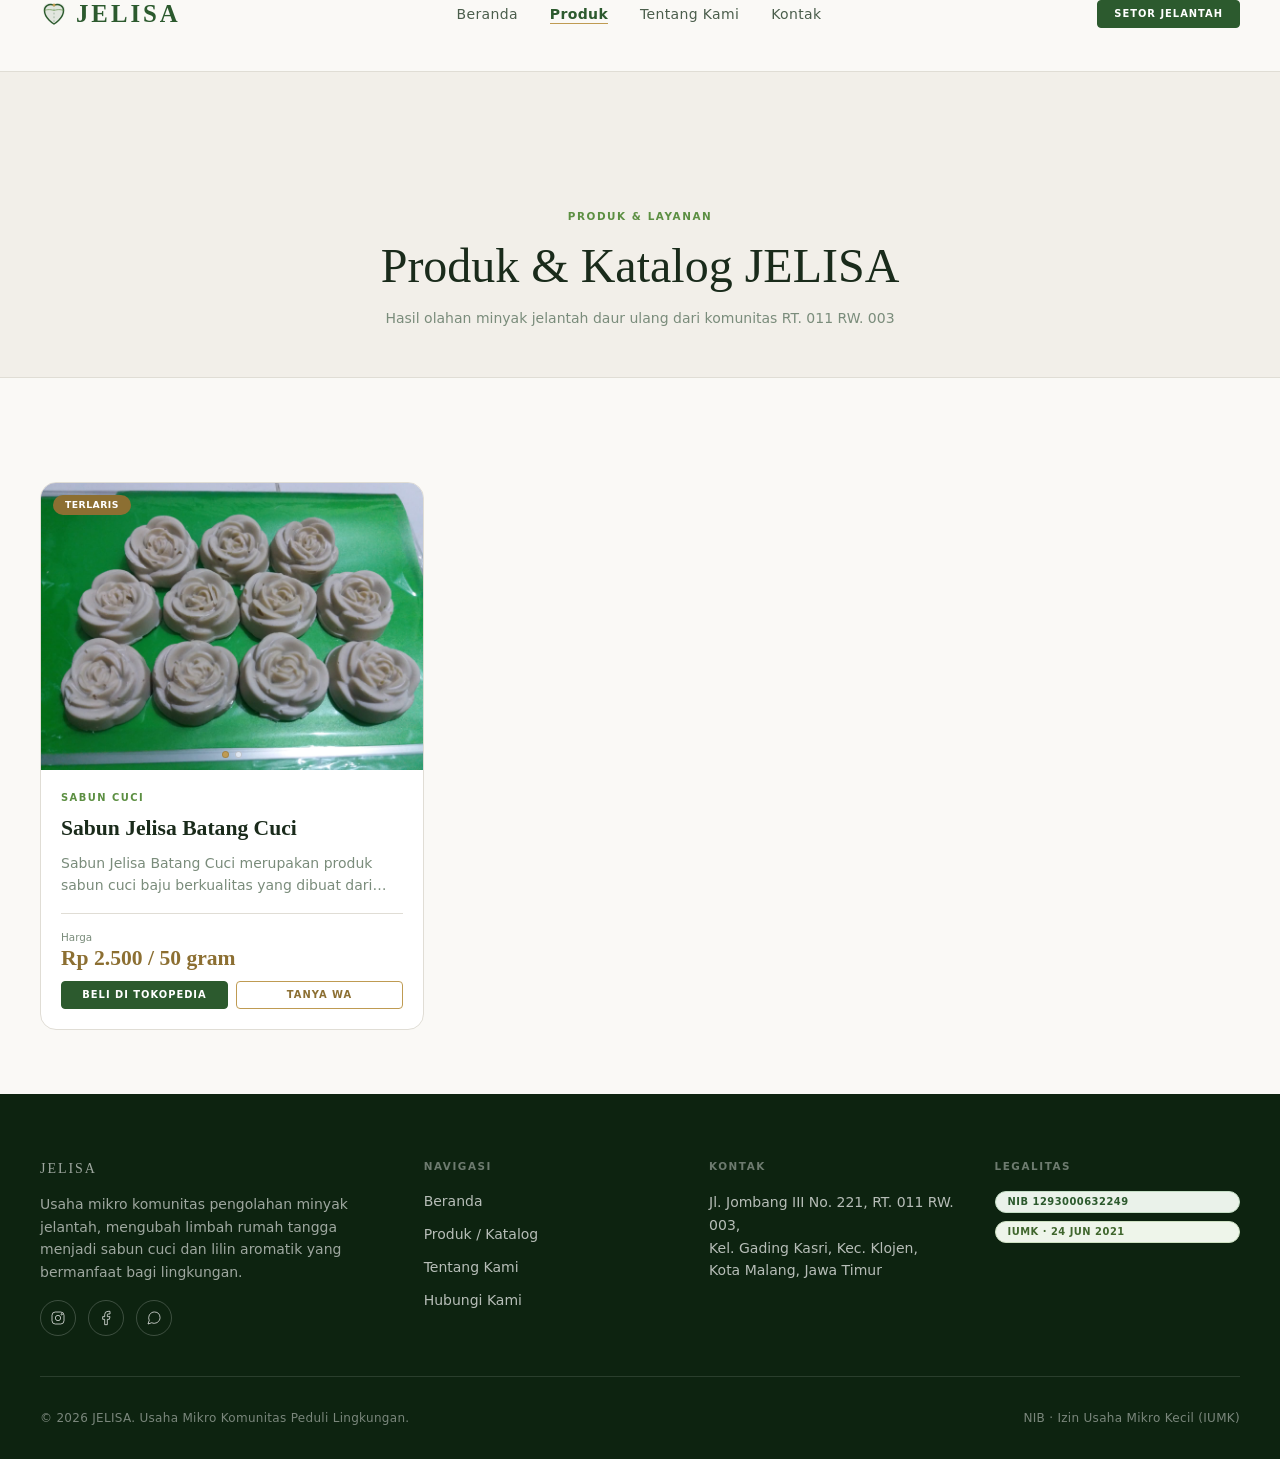
==== commit bca98fc4: "l" ====
--- a/katalog.html
+++ b/katalog.html
@@ -3,7 +3,7 @@
 <head>
 <meta charset="UTF-8">
 <meta name="viewport" content="width=device-width, initial-scale=1.0">
-<title>Produk & Katalog — JELISA</title>
+<title>Produk & Katalog JELISA</title>
 <meta name="description" content="Katalog produk dan layanan JELISA: sabun cuci dari minyak jelantah daur ulang, dibuat oleh komunitas Kelurahan Gading Kasri, Kota Malang.">
 
 <link rel="preconnect" href="https://fonts.googleapis.com">
@@ -67,7 +67,7 @@
     <div class="container">
       <p class="page-header__eyebrow">Produk & Layanan</p>
       <h1 class="page-header__title">Produk &amp; Katalog JELISA</h1>
-      <p class="page-header__desc">Hasil olahan minyak jelantah daur ulang dari komunitas RT. 011 RW. 003 — dibuat dan difoto langsung oleh anggota komunitas.</p>
+      <p class="page-header__desc">Hasil olahan minyak jelantah daur ulang dari komunitas RT. 011 RW. 003</p>
     </div>
   </header>
 
@@ -201,10 +201,10 @@
 
       <div class="site-footer__brand">
         <p class="site-footer__logo">JELISA</p>
-        <p>Usaha mikro komunitas pengolahan minyak jelantah — mengubah limbah rumah tangga menjadi sabun cuci dan lilin aromatik yang bermanfaat bagi lingkungan.</p>
+        <p>Usaha mikro komunitas pengolahan minyak jelantah, mengubah limbah rumah tangga menjadi sabun cuci dan lilin aromatik yang bermanfaat bagi lingkungan.</p>
         <!-- Placeholder akun media sosial: ganti href="#" dengan tautan resmi JELISA -->
         <div class="site-footer__social">
-          <a href="#" aria-label="Instagram JELISA">
+          <a href="https://www.instagram.com/jelisa_gadingkasri?igsh=eGo3eGlnNjIxdWJn" aria-label="Instagram JELISA">
             <svg width="16" height="16" viewBox="0 0 24 24" fill="none" stroke="currentColor" stroke-width="1.5"><rect x="3" y="3" width="18" height="18" rx="5"/><circle cx="12" cy="12" r="4"/><circle cx="17.5" cy="6.5" r="1"/></svg>
           </a>
           <a href="#" aria-label="Facebook JELISA">
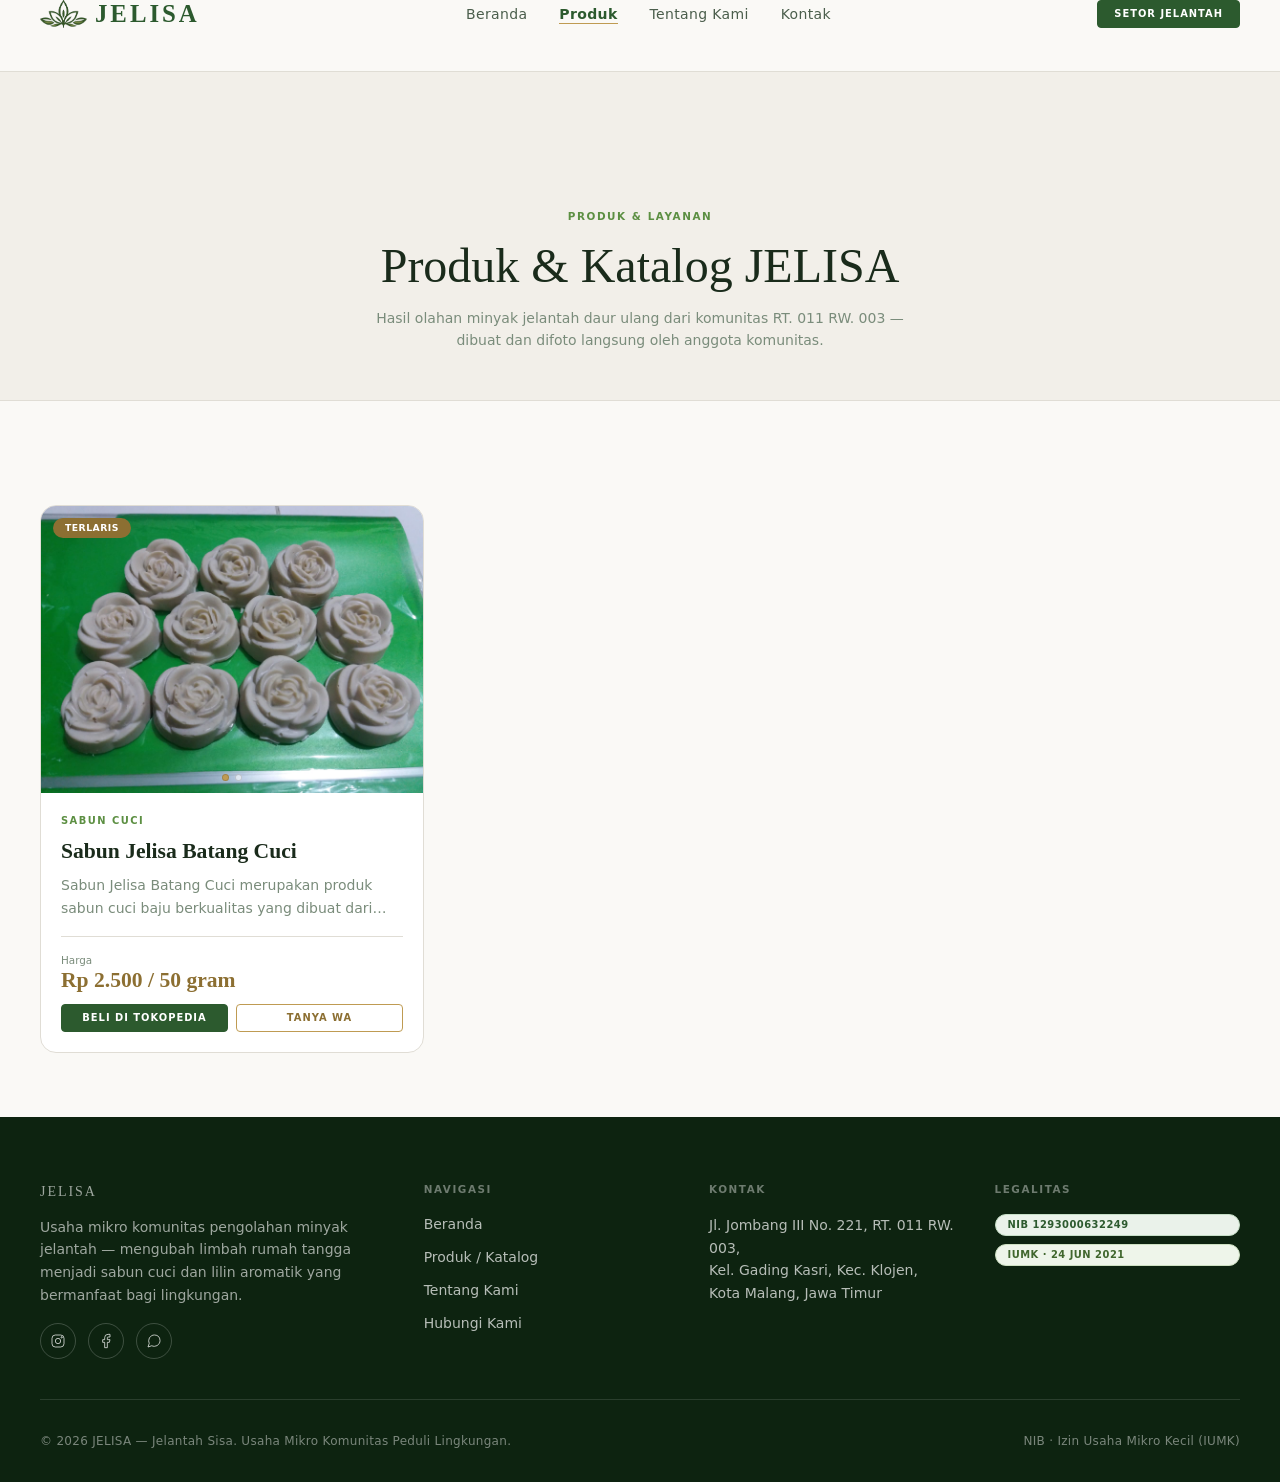
==== commit 84fc0e28: "Add files via upload" ====
--- a/katalog.html
+++ b/katalog.html
@@ -3,8 +3,11 @@
 <head>
 <meta charset="UTF-8">
 <meta name="viewport" content="width=device-width, initial-scale=1.0">
-<title>Produk & Katalog JELISA</title>
+<title>Produk & Katalog — JELISA</title>
 <meta name="description" content="Katalog produk dan layanan JELISA: sabun cuci dari minyak jelantah daur ulang, dibuat oleh komunitas Kelurahan Gading Kasri, Kota Malang.">
+
+<link rel="icon" type="image/png" href="images/logo/favicon-32.png">
+<link rel="apple-touch-icon" href="images/logo/favicon-180.png">
 
 <link rel="preconnect" href="https://fonts.googleapis.com">
 <link rel="preconnect" href="https://fonts.gstatic.com" crossorigin>
@@ -19,14 +22,7 @@
     <div class="jelisa-nav__inner">
 
       <a href="index.html" class="jelisa-nav__logo" aria-label="JELISA — Beranda">
-        <svg class="jelisa-nav__logo-icon" viewBox="0 0 28 28" fill="none" xmlns="http://www.w3.org/2000/svg" aria-hidden="true">
-          <path d="M14 25C14 25 3 19 3 10C3 5 7.5 2 14 4C20.5 2 25 5 25 10C25 19 14 25 14 25Z" fill="#2C5A2E" opacity="0.12"/>
-          <path d="M14 24C14 24 4.5 18.5 4.5 10.5C4.5 6.2 8.2 3.5 14 5C19.8 3.5 23.5 6.2 23.5 10.5C23.5 18.5 14 24 14 24Z" fill="none" stroke="#2C5A2E" stroke-width="1.4"/>
-          <line x1="14" y1="5" x2="14" y2="24" stroke="#2C5A2E" stroke-width="0.8" stroke-dasharray="1.8 2" opacity="0.45"/>
-          <path d="M4.5 10.5 C9 8.5 14 10.5 14 10.5" stroke="#5C8F42" stroke-width="1" opacity="0.65"/>
-          <path d="M23.5 10.5 C19 8.5 14 10.5 14 10.5" stroke="#5C8F42" stroke-width="1" opacity="0.65"/>
-          <circle cx="14" cy="5" r="1.5" fill="#BF9B52"/>
-        </svg>
+        <img src="images/logo/jelisa-icon-nav.png" alt="" class="jelisa-nav__logo-icon">
         <span class="jelisa-nav__logo-name">JELISA</span>
       </a>
 
@@ -67,7 +63,7 @@
     <div class="container">
       <p class="page-header__eyebrow">Produk & Layanan</p>
       <h1 class="page-header__title">Produk &amp; Katalog JELISA</h1>
-      <p class="page-header__desc">Hasil olahan minyak jelantah daur ulang dari komunitas RT. 011 RW. 003</p>
+      <p class="page-header__desc">Hasil olahan minyak jelantah daur ulang dari komunitas RT. 011 RW. 003 — dibuat dan difoto langsung oleh anggota komunitas.</p>
     </div>
   </header>
 
@@ -201,10 +197,10 @@
 
       <div class="site-footer__brand">
         <p class="site-footer__logo">JELISA</p>
-        <p>Usaha mikro komunitas pengolahan minyak jelantah, mengubah limbah rumah tangga menjadi sabun cuci dan lilin aromatik yang bermanfaat bagi lingkungan.</p>
+        <p>Usaha mikro komunitas pengolahan minyak jelantah — mengubah limbah rumah tangga menjadi sabun cuci dan lilin aromatik yang bermanfaat bagi lingkungan.</p>
         <!-- Placeholder akun media sosial: ganti href="#" dengan tautan resmi JELISA -->
         <div class="site-footer__social">
-          <a href="https://www.instagram.com/jelisa_gadingkasri?igsh=eGo3eGlnNjIxdWJn" aria-label="Instagram JELISA">
+          <a href="#" aria-label="Instagram JELISA">
             <svg width="16" height="16" viewBox="0 0 24 24" fill="none" stroke="currentColor" stroke-width="1.5"><rect x="3" y="3" width="18" height="18" rx="5"/><circle cx="12" cy="12" r="4"/><circle cx="17.5" cy="6.5" r="1"/></svg>
           </a>
           <a href="#" aria-label="Facebook JELISA">
@@ -246,7 +242,7 @@
     </div>
 
     <div class="site-footer__bottom">
-      <span>© 2026 JELISA. Usaha Mikro Komunitas Peduli Lingkungan.</span>
+      <span>© 2026 JELISA — Jelantah Sisa. Usaha Mikro Komunitas Peduli Lingkungan.</span>
       <span>NIB · Izin Usaha Mikro Kecil (IUMK)</span>
     </div>
   </div>
--- a/css/site-layout.css
+++ b/css/site-layout.css
@@ -410,3 +410,15 @@
 @media (min-width: 640px) {
   .site-footer__bottom { flex-direction: row; justify-content: space-between; text-align: left; }
 }
+
+/* --------------------------------------------------
+   LOGO ASLI DI NAVBAR
+   Ikon asli (jelisa-icon-nav.png) rasionya lebih lebar
+   dari kotak 28x28 placeholder lama — pakai tinggi tetap,
+   lebar menyesuaikan otomatis agar tidak gepeng.
+   -------------------------------------------------- */
+.jelisa-nav__logo-icon {
+  width: auto;
+  height: 28px;
+  display: block;
+}
